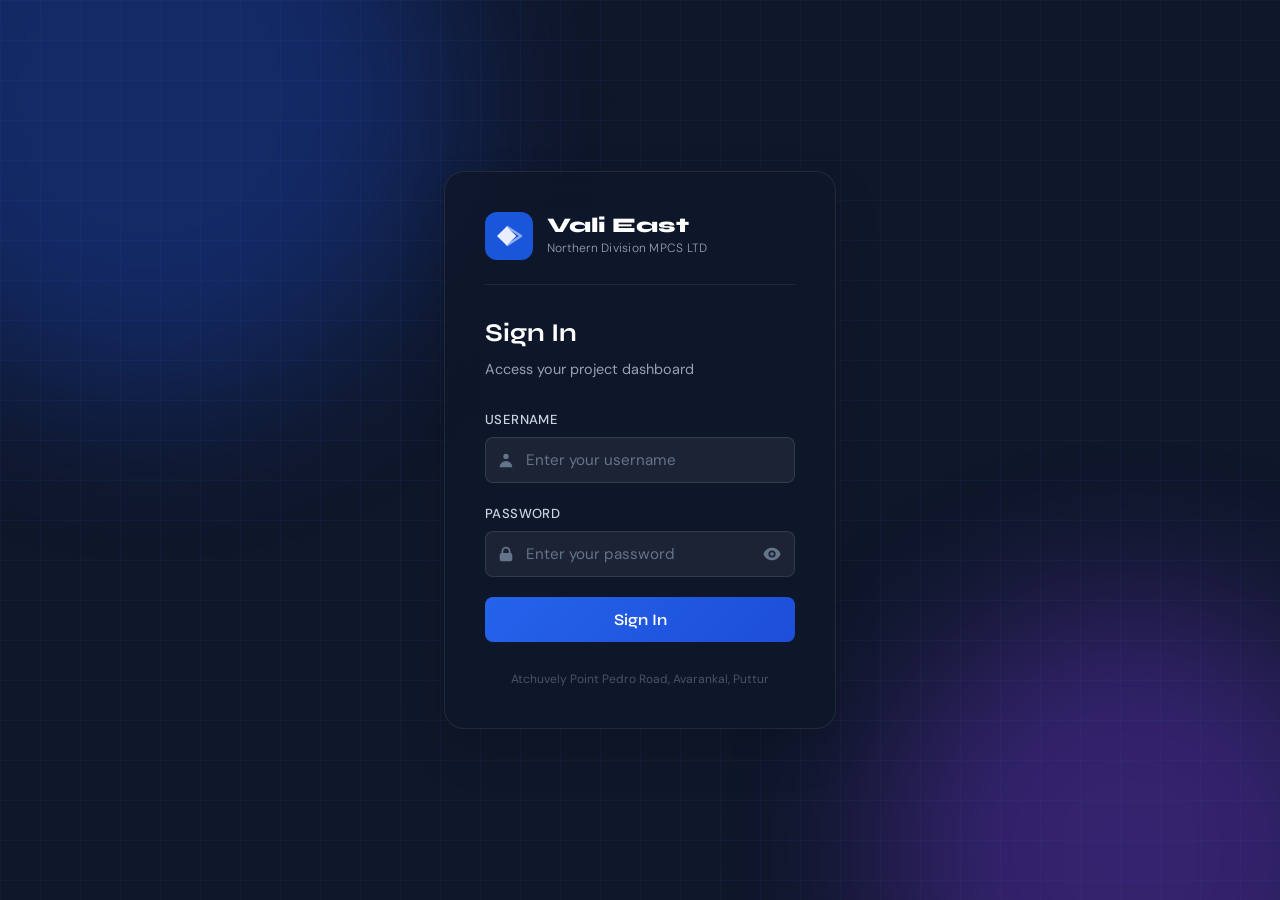
==== index.html @ 974579f2 "Add files via upload" ====
<!DOCTYPE html>
<html lang="en">
<head>
  <meta charset="UTF-8" />
  <meta name="viewport" content="width=device-width, initial-scale=1.0"/>
  <title>VEND MPCS – Login</title>
  <link rel="preconnect" href="https://fonts.googleapis.com">
  <link rel="preconnect" href="https://fonts.gstatic.com" crossorigin>
  <link href="https://fonts.googleapis.com/css2?family=Syne:wght@400;600;700;800&family=DM+Sans:ital,wght@0,300;0,400;0,500;1,300&display=swap" rel="stylesheet">
  <link rel="stylesheet" href="style.css" />
</head>
<body class="login-page">

  <div class="login-bg">
    <div class="grid-overlay"></div>
    <div class="glow glow-1"></div>
    <div class="glow glow-2"></div>
  </div>

  <div class="login-wrapper">
    <div class="login-card">
      <div class="login-brand">
        <div class="brand-icon">
          <svg viewBox="0 0 40 40" fill="none" xmlns="http://www.w3.org/2000/svg">
            <rect width="40" height="40" rx="10" fill="url(#grad)"/>
            <path d="M10 20L18 12L26 20L18 28L10 20Z" fill="white" opacity="0.9"/>
            <path d="M18 12L30 20L18 28" stroke="white" stroke-width="2" stroke-linejoin="round" fill="none" opacity="0.5"/>
            <defs>
              <linearGradient id="grad" x1="0" y1="0" x2="40" y2="40">
                <stop offset="0%" stop-color="#1a56db"/>
                <stop offset="100%" stop-color="#0e3faa"/>
              </linearGradient>
            </defs>
          </svg>
        </div>
        <div class="brand-text">
          <h1>Vali East</h1>
          <p>Northern Division MPCS LTD</p>
        </div>
      </div>

      <div class="login-divider"></div>

      <h2 class="login-title">Sign In</h2>
      <p class="login-subtitle">Access your project dashboard</p>

      <div id="login-error" class="error-banner hidden">
        <svg viewBox="0 0 20 20" fill="currentColor"><path fill-rule="evenodd" d="M18 10a8 8 0 11-16 0 8 8 0 0116 0zm-7 4a1 1 0 11-2 0 1 1 0 012 0zm-1-9a1 1 0 00-1 1v4a1 1 0 102 0V6a1 1 0 00-1-1z" clip-rule="evenodd"/></svg>
        <span id="login-error-text">Invalid credentials. Please try again.</span>
      </div>

      <div class="form-group">
        <label for="username">Username</label>
        <div class="input-wrap">
          <svg class="input-icon" viewBox="0 0 20 20" fill="currentColor"><path fill-rule="evenodd" d="M10 9a3 3 0 100-6 3 3 0 000 6zm-7 9a7 7 0 1114 0H3z" clip-rule="evenodd"/></svg>
          <input type="text" id="username" placeholder="Enter your username" autocomplete="username" />
        </div>
      </div>

      <div class="form-group">
        <label for="password">Password</label>
        <div class="input-wrap">
          <svg class="input-icon" viewBox="0 0 20 20" fill="currentColor"><path fill-rule="evenodd" d="M5 9V7a5 5 0 0110 0v2a2 2 0 012 2v5a2 2 0 01-2 2H5a2 2 0 01-2-2v-5a2 2 0 012-2zm8-2v2H7V7a3 3 0 016 0z" clip-rule="evenodd"/></svg>
          <input type="password" id="password" placeholder="Enter your password" autocomplete="current-password" />
          <button class="toggle-password" type="button" onclick="togglePassword()" title="Show/hide password">
            <svg id="eye-icon" viewBox="0 0 20 20" fill="currentColor"><path d="M10 12a2 2 0 100-4 2 2 0 000 4z"/><path fill-rule="evenodd" d="M.458 10C1.732 5.943 5.522 3 10 3s8.268 2.943 9.542 7c-1.274 4.057-5.064 7-9.542 7S1.732 14.057.458 10zM14 10a4 4 0 11-8 0 4 4 0 018 0z" clip-rule="evenodd"/></svg>
          </button>
        </div>
      </div>

      <button class="btn-login" id="login-btn" onclick="handleLogin()">
        <span class="btn-text">Sign In</span>
        <span class="btn-loader hidden">
          <svg viewBox="0 0 24 24" fill="none"><circle cx="12" cy="12" r="10" stroke="currentColor" stroke-width="3" stroke-dasharray="31.4" stroke-dashoffset="10"/></svg>
        </span>
      </button>

      <p class="login-footer">
        Atchuvely Point Pedro Road, Avarankal, Puttur
      </p>
    </div>
  </div>

  <script src="app.js"></script>
</body>
</html>
---- style.css ----
/* =============================================
   VALI EAST NORTHERN DIVISION MPCS LTD
   Dashboard Stylesheet
   ============================================= */

:root {
  --blue-50: #eff6ff;
  --blue-100: #dbeafe;
  --blue-200: #bfdbfe;
  --blue-500: #3b82f6;
  --blue-600: #2563eb;
  --blue-700: #1d4ed8;
  --blue-800: #1e40af;
  --blue-900: #1e3a8a;

  --slate-50: #f8fafc;
  --slate-100: #f1f5f9;
  --slate-200: #e2e8f0;
  --slate-300: #cbd5e1;
  --slate-400: #94a3b8;
  --slate-500: #64748b;
  --slate-600: #475569;
  --slate-700: #334155;
  --slate-800: #1e293b;
  --slate-900: #0f172a;

  --green-100: #dcfce7;
  --green-500: #22c55e;
  --green-600: #16a34a;
  --green-700: #15803d;

  --red-100: #fee2e2;
  --red-600: #dc2626;

  --purple-100: #f3e8ff;
  --purple-600: #9333ea;

  --sidebar-width: 260px;
  --topbar-height: 60px;
  --radius: 12px;
  --radius-sm: 8px;

  --font-display: 'Syne', sans-serif;
  --font-body: 'DM Sans', sans-serif;

  --shadow-sm: 0 1px 3px rgba(0,0,0,0.06), 0 1px 2px rgba(0,0,0,0.04);
  --shadow: 0 4px 16px rgba(0,0,0,0.08), 0 1px 4px rgba(0,0,0,0.04);
  --shadow-lg: 0 20px 48px rgba(0,0,0,0.12), 0 4px 16px rgba(0,0,0,0.06);
}

*, *::before, *::after { box-sizing: border-box; margin: 0; padding: 0; }

html { scroll-behavior: smooth; }

body {
  font-family: var(--font-body);
  font-size: 15px;
  line-height: 1.6;
  color: var(--slate-800);
  background: var(--slate-50);
  -webkit-font-smoothing: antialiased;
}

/* ── LOGIN PAGE ──────────────────────────────── */

.login-page {
  min-height: 100vh;
  display: flex;
  align-items: center;
  justify-content: center;
  background: var(--slate-900);
  position: relative;
  overflow: hidden;
}

.login-bg {
  position: fixed;
  inset: 0;
  pointer-events: none;
}

.grid-overlay {
  position: absolute;
  inset: 0;
  background-image:
    linear-gradient(rgba(59, 130, 246, 0.06) 1px, transparent 1px),
    linear-gradient(90deg, rgba(59, 130, 246, 0.06) 1px, transparent 1px);
  background-size: 40px 40px;
}

.glow {
  position: absolute;
  border-radius: 50%;
  filter: blur(80px);
  opacity: 0.35;
}
.glow-1 {
  width: 600px; height: 600px;
  background: #1d4ed8;
  top: -200px; left: -150px;
}
.glow-2 {
  width: 500px; height: 500px;
  background: #7c3aed;
  bottom: -200px; right: -100px;
}

.login-wrapper {
  position: relative;
  z-index: 10;
  width: 100%;
  max-width: 440px;
  padding: 24px;
}

.login-card {
  background: rgba(15, 23, 42, 0.85);
  backdrop-filter: blur(20px);
  border: 1px solid rgba(255,255,255,0.08);
  border-radius: 20px;
  padding: 40px;
  box-shadow: var(--shadow-lg);
  animation: slideUp 0.5s ease;
}

@keyframes slideUp {
  from { opacity: 0; transform: translateY(24px); }
  to   { opacity: 1; transform: translateY(0); }
}

.login-brand {
  display: flex;
  align-items: center;
  gap: 14px;
  margin-bottom: 24px;
}

.brand-icon {
  width: 48px; height: 48px;
  flex-shrink: 0;
}
.brand-icon svg { width: 100%; height: 100%; }

.brand-icon.small { width: 40px; height: 40px; }

.login-brand .brand-text h1 {
  font-family: var(--font-display);
  font-size: 1.3rem;
  font-weight: 800;
  color: white;
  line-height: 1.2;
}
.login-brand .brand-text p {
  font-size: 0.75rem;
  color: var(--slate-400);
  font-weight: 300;
  letter-spacing: 0.02em;
}

.login-divider {
  height: 1px;
  background: rgba(255,255,255,0.07);
  margin-bottom: 28px;
}

.login-title {
  font-family: var(--font-display);
  font-size: 1.6rem;
  font-weight: 700;
  color: white;
  margin-bottom: 4px;
}

.login-subtitle {
  font-size: 0.9rem;
  color: var(--slate-400);
  margin-bottom: 28px;
}

.form-group {
  margin-bottom: 20px;
}

.form-group label {
  display: block;
  font-size: 0.82rem;
  font-weight: 500;
  color: var(--slate-300);
  margin-bottom: 7px;
  letter-spacing: 0.03em;
  text-transform: uppercase;
}

.login-card .form-group label { color: var(--slate-300); }

.input-wrap {
  position: relative;
  display: flex;
  align-items: center;
}

.input-icon {
  position: absolute;
  left: 12px;
  width: 18px; height: 18px;
  color: var(--slate-500);
  pointer-events: none;
}

input[type="text"],
input[type="password"],
input[type="url"],
textarea {
  width: 100%;
  padding: 12px 14px;
  border-radius: var(--radius-sm);
  border: 1.5px solid rgba(255,255,255,0.1);
  background: rgba(255,255,255,0.06);
  color: white;
  font-family: var(--font-body);
  font-size: 0.95rem;
  transition: border-color 0.2s, box-shadow 0.2s;
  outline: none;
}

.input-wrap input {
  padding-left: 40px;
}

.input-wrap input[type="password"] {
  padding-right: 44px;
}

input::placeholder, textarea::placeholder { color: var(--slate-500); }

input:focus, textarea:focus {
  border-color: var(--blue-500);
  box-shadow: 0 0 0 3px rgba(59, 130, 246, 0.15);
}

.toggle-password {
  position: absolute;
  right: 10px;
  background: none;
  border: none;
  cursor: pointer;
  color: var(--slate-500);
  padding: 4px;
  display: flex;
  align-items: center;
  justify-content: center;
  transition: color 0.2s;
}
.toggle-password:hover { color: var(--slate-300); }
.toggle-password svg { width: 18px; height: 18px; }

.btn-login {
  width: 100%;
  padding: 13px;
  background: linear-gradient(135deg, var(--blue-600), var(--blue-700));
  color: white;
  border: none;
  border-radius: var(--radius-sm);
  font-family: var(--font-display);
  font-size: 1rem;
  font-weight: 600;
  cursor: pointer;
  transition: opacity 0.2s, transform 0.15s;
  display: flex;
  align-items: center;
  justify-content: center;
  gap: 8px;
  margin-top: 8px;
}

.btn-login:hover { opacity: 0.92; transform: translateY(-1px); }
.btn-login:active { transform: translateY(0); }
.btn-login:disabled { opacity: 0.6; cursor: not-allowed; }

.login-footer {
  margin-top: 28px;
  font-size: 0.75rem;
  color: var(--slate-600);
  text-align: center;
  line-height: 1.5;
}

/* ── BUTTONS ──────────────────────────────────── */

.btn-primary {
  display: inline-flex;
  align-items: center;
  gap: 7px;
  padding: 10px 20px;
  background: linear-gradient(135deg, var(--blue-600), var(--blue-700));
  color: white;
  border: none;
  border-radius: var(--radius-sm);
  font-family: var(--font-body);
  font-size: 0.9rem;
  font-weight: 500;
  cursor: pointer;
  transition: opacity 0.2s, transform 0.15s;
}
.btn-primary svg { width: 16px; height: 16px; }
.btn-primary:hover { opacity: 0.9; transform: translateY(-1px); }
.btn-primary:disabled { opacity: 0.6; cursor: not-allowed; transform: none; }

.btn-secondary {
  display: inline-flex;
  align-items: center;
  gap: 7px;
  padding: 10px 20px;
  background: white;
  color: var(--slate-700);
  border: 1.5px solid var(--slate-200);
  border-radius: var(--radius-sm);
  font-family: var(--font-body);
  font-size: 0.9rem;
  font-weight: 500;
  cursor: pointer;
  transition: background 0.2s, border-color 0.2s;
}
.btn-secondary:hover { background: var(--slate-50); border-color: var(--slate-300); }

/* ── LOADER / SPINNER ─────────────────────────── */

.btn-loader svg {
  width: 18px; height: 18px;
  animation: spin 0.8s linear infinite;
}
@keyframes spin { to { transform: rotate(360deg); } }

.spinner {
  width: 36px; height: 36px;
  border: 3px solid var(--slate-200);
  border-top-color: var(--blue-500);
  border-radius: 50%;
  animation: spin 0.7s linear infinite;
  margin: 0 auto 12px;
}

/* ── ERROR / SUCCESS BANNERS ──────────────────── */

.error-banner, .success-banner {
  display: flex;
  align-items: center;
  gap: 10px;
  padding: 12px 16px;
  border-radius: var(--radius-sm);
  font-size: 0.88rem;
  font-weight: 500;
  margin-bottom: 20px;
}

.error-banner {
  background: rgba(220, 38, 38, 0.12);
  border: 1px solid rgba(220, 38, 38, 0.25);
  color: #fca5a5;
}
.error-banner svg { width: 18px; height: 18px; flex-shrink: 0; }

.success-banner {
  background: rgba(34, 197, 94, 0.12);
  border: 1px solid rgba(34, 197, 94, 0.25);
  color: #86efac;
}
.success-banner svg { width: 18px; height: 18px; flex-shrink: 0; }

/* Dashboard error/success banners use light styles */
.form-card .error-banner {
  background: var(--red-100);
  border-color: #fca5a5;
  color: var(--red-600);
}
.form-card .success-banner {
  background: var(--green-100);
  border-color: #86efac;
  color: var(--green-700);
}

/* ── UTILITY ──────────────────────────────────── */
.hidden { display: none !important; }

/* ── DASHBOARD LAYOUT ─────────────────────────── */

.dashboard-page {
  display: flex;
  min-height: 100vh;
  background: var(--slate-100);
}

/* Sidebar */
.sidebar {
  width: var(--sidebar-width);
  background: var(--slate-900);
  display: flex;
  flex-direction: column;
  position: fixed;
  top: 0; left: 0; bottom: 0;
  z-index: 100;
  transition: transform 0.3s ease;
  box-shadow: 4px 0 24px rgba(0,0,0,0.15);
}

.sidebar-brand {
  display: flex;
  align-items: center;
  gap: 12px;
  padding: 24px 20px;
  border-bottom: 1px solid rgba(255,255,255,0.06);
}

.sidebar-brand .brand-text {
  display: flex;
  flex-direction: column;
}
.brand-name {
  font-family: var(--font-display);
  font-size: 1.05rem;
  font-weight: 700;
  color: white;
  line-height: 1.2;
}
.brand-sub {
  font-size: 0.7rem;
  color: var(--slate-500);
  letter-spacing: 0.05em;
  text-transform: uppercase;
}

.sidebar-nav {
  flex: 1;
  padding: 16px 12px;
  display: flex;
  flex-direction: column;
  gap: 4px;
}

.nav-item {
  display: flex;
  align-items: center;
  gap: 10px;
  padding: 10px 12px;
  border-radius: var(--radius-sm);
  color: var(--slate-400);
  text-decoration: none;
  font-size: 0.9rem;
  font-weight: 500;
  transition: background 0.15s, color 0.15s;
}
.nav-item svg { width: 18px; height: 18px; flex-shrink: 0; }
.nav-item:hover { background: rgba(255,255,255,0.06); color: var(--slate-200); }
.nav-item.active { background: rgba(59, 130, 246, 0.18); color: var(--blue-400, #60a5fa); }

.sidebar-footer {
  padding: 16px 12px;
  border-top: 1px solid rgba(255,255,255,0.06);
  display: flex;
  align-items: center;
  gap: 8px;
}

.user-chip {
  flex: 1;
  display: flex;
  align-items: center;
  gap: 10px;
  min-width: 0;
}

.user-avatar {
  width: 34px; height: 34px;
  border-radius: 50%;
  background: linear-gradient(135deg, var(--blue-600), var(--blue-800));
  color: white;
  font-family: var(--font-display);
  font-weight: 700;
  font-size: 0.9rem;
  display: flex;
  align-items: center;
  justify-content: center;
  flex-shrink: 0;
  text-transform: uppercase;
}

.user-info {
  display: flex;
  flex-direction: column;
  min-width: 0;
}
.user-name {
  font-size: 0.85rem;
  font-weight: 600;
  color: var(--slate-200);
  white-space: nowrap;
  overflow: hidden;
  text-overflow: ellipsis;
}
.user-role {
  font-size: 0.72rem;
  color: var(--slate-500);
}

.btn-logout {
  background: none;
  border: none;
  cursor: pointer;
  color: var(--slate-500);
  padding: 6px;
  border-radius: var(--radius-sm);
  display: flex;
  align-items: center;
  justify-content: center;
  transition: color 0.2s, background 0.2s;
  flex-shrink: 0;
}
.btn-logout svg { width: 18px; height: 18px; }
.btn-logout:hover { color: #f87171; background: rgba(248, 113, 113, 0.1); }

/* Mobile topbar */
.mobile-topbar {
  display: none;
  position: fixed;
  top: 0; left: 0; right: 0;
  height: var(--topbar-height);
  background: var(--slate-900);
  z-index: 90;
  align-items: center;
  justify-content: space-between;
  padding: 0 16px;
  border-bottom: 1px solid rgba(255,255,255,0.06);
}
.mobile-title {
  font-family: var(--font-display);
  font-size: 1rem;
  font-weight: 700;
  color: white;
}
.hamburger {
  background: none; border: none; cursor: pointer;
  display: flex; flex-direction: column; gap: 5px; padding: 4px;
}
.hamburger span {
  display: block; width: 22px; height: 2px;
  background: var(--slate-300); border-radius: 2px;
  transition: 0.2s;
}
.btn-logout-mobile {
  background: none; border: none; cursor: pointer;
  color: var(--slate-400); padding: 6px;
  display: flex; align-items: center;
}
.btn-logout-mobile svg { width: 20px; height: 20px; }

.sidebar-overlay {
  display: none;
  position: fixed; inset: 0;
  background: rgba(0,0,0,0.5);
  z-index: 95;
}

/* Main content */
.main-content {
  margin-left: var(--sidebar-width);
  flex: 1;
  padding: 36px;
  max-width: calc(100vw - var(--sidebar-width));
}

.view { display: none; }
.view.active { display: block; animation: fadeIn 0.25s ease; }

@keyframes fadeIn {
  from { opacity: 0; transform: translateY(8px); }
  to   { opacity: 1; transform: translateY(0); }
}

/* ── PAGE HEADER ─────────────────────────────── */

.page-header {
  display: flex;
  align-items: flex-start;
  justify-content: space-between;
  gap: 16px;
  margin-bottom: 32px;
  flex-wrap: wrap;
}

.page-title {
  font-family: var(--font-display);
  font-size: 2rem;
  font-weight: 800;
  color: var(--slate-900);
  line-height: 1.1;
}
.page-subtitle {
  font-size: 0.9rem;
  color: var(--slate-500);
  margin-top: 4px;
}

/* ── STATS ───────────────────────────────────── */

.stats-row {
  display: grid;
  grid-template-columns: repeat(auto-fill, minmax(200px, 1fr));
  gap: 16px;
  margin-bottom: 28px;
}

.stat-card {
  background: white;
  border-radius: var(--radius);
  padding: 20px;
  display: flex;
  align-items: center;
  gap: 16px;
  box-shadow: var(--shadow-sm);
  border: 1px solid var(--slate-200);
}

.stat-icon {
  width: 44px; height: 44px;
  border-radius: 10px;
  display: flex;
  align-items: center;
  justify-content: center;
  flex-shrink: 0;
}
.stat-icon svg { width: 22px; height: 22px; }
.stat-icon.blue { background: var(--blue-100); color: var(--blue-600); }
.stat-icon.green { background: var(--green-100); color: var(--green-600); }
.stat-icon.purple { background: var(--purple-100); color: var(--purple-600); }

.stat-label {
  font-size: 0.78rem;
  color: var(--slate-500);
  text-transform: uppercase;
  letter-spacing: 0.05em;
  font-weight: 500;
  margin-bottom: 2px;
}
.stat-value {
  font-family: var(--font-display);
  font-size: 1.6rem;
  font-weight: 700;
  color: var(--slate-800);
  line-height: 1;
}

/* ── SEARCH ──────────────────────────────────── */

.search-bar-wrap {
  margin-bottom: 24px;
}

.search-bar {
  position: relative;
  max-width: 400px;
}
.search-bar svg {
  position: absolute;
  left: 12px; top: 50%;
  transform: translateY(-50%);
  width: 18px; height: 18px;
  color: var(--slate-400);
  pointer-events: none;
}
.search-bar input {
  width: 100%;
  padding: 11px 14px 11px 40px;
  border: 1.5px solid var(--slate-200);
  border-radius: var(--radius-sm);
  background: white;
  color: var(--slate-800);
  font-family: var(--font-body);
  font-size: 0.9rem;
  outline: none;
  transition: border-color 0.2s, box-shadow 0.2s;
}
.search-bar input::placeholder { color: var(--slate-400); }
.search-bar input:focus {
  border-color: var(--blue-500);
  box-shadow: 0 0 0 3px rgba(59,130,246,0.12);
}

/* ── LOADING / EMPTY ─────────────────────────── */

.loading-state, .empty-state {
  text-align: center;
  padding: 72px 24px;
  color: var(--slate-500);
}
.loading-state p, .empty-state p { margin-top: 8px; font-size: 0.9rem; }
.empty-state svg { width: 64px; height: 64px; margin: 0 auto 16px; color: var(--slate-300); }
.empty-state h3 { font-family: var(--font-display); font-size: 1.2rem; font-weight: 700; color: var(--slate-700); margin-bottom: 6px; }
.empty-state .btn-primary { margin-top: 20px; }

/* ── PROJECTS GRID ───────────────────────────── */

.projects-grid {
  display: grid;
  grid-template-columns: repeat(auto-fill, minmax(300px, 1fr));
  gap: 20px;
}

.project-card {
  background: white;
  border-radius: var(--radius);
  border: 1.5px solid var(--slate-200);
  overflow: hidden;
  box-shadow: var(--shadow-sm);
  transition: box-shadow 0.2s, border-color 0.2s, transform 0.2s;
  animation: fadeIn 0.3s ease;
}

.project-card:hover {
  box-shadow: var(--shadow);
  border-color: var(--blue-200);
  transform: translateY(-2px);
}

.project-card-top {
  height: 6px;
  background: linear-gradient(90deg, var(--blue-600), var(--blue-400));
}

.project-card-body {
  padding: 20px 22px 16px;
}

.project-index {
  display: inline-block;
  font-size: 0.7rem;
  font-weight: 600;
  color: var(--blue-600);
  background: var(--blue-50);
  padding: 2px 8px;
  border-radius: 100px;
  margin-bottom: 10px;
  letter-spacing: 0.04em;
  text-transform: uppercase;
}

.project-name {
  font-family: var(--font-display);
  font-size: 1.05rem;
  font-weight: 700;
  color: var(--slate-800);
  margin-bottom: 8px;
  line-height: 1.3;
}

.project-desc {
  font-size: 0.85rem;
  color: var(--slate-500);
  line-height: 1.6;
  margin-bottom: 18px;
  min-height: 40px;
  display: -webkit-box;
  -webkit-line-clamp: 2;
  -webkit-box-orient: vertical;
  overflow: hidden;
}

.project-card-footer {
  padding: 0 22px 18px;
  display: flex;
  align-items: center;
  justify-content: space-between;
  gap: 12px;
}

.btn-open {
  display: inline-flex;
  align-items: center;
  gap: 6px;
  padding: 8px 16px;
  background: var(--blue-600);
  color: white;
  border-radius: var(--radius-sm);
  font-size: 0.85rem;
  font-weight: 500;
  text-decoration: none;
  transition: background 0.15s, transform 0.15s;
}
.btn-open svg { width: 14px; height: 14px; }
.btn-open:hover { background: var(--blue-700); transform: translateY(-1px); }

.project-link-chip {
  font-size: 0.72rem;
  color: var(--slate-400);
  white-space: nowrap;
  overflow: hidden;
  text-overflow: ellipsis;
  max-width: 130px;
}

/* ── FORM CARD ───────────────────────────────── */

.form-card {
  background: white;
  border-radius: var(--radius);
  border: 1.5px solid var(--slate-200);
  padding: 32px;
  max-width: 640px;
  box-shadow: var(--shadow-sm);
}

.form-card .form-group label {
  color: var(--slate-700);
  font-size: 0.85rem;
}

.form-card input,
.form-card textarea {
  border-color: var(--slate-200);
  background: var(--slate-50);
  color: var(--slate-800);
}
.form-card .input-wrap input { padding-left: 40px; }
.form-card input:focus,
.form-card textarea:focus { border-color: var(--blue-500); }

.form-card textarea {
  resize: vertical;
  min-height: 100px;
}

.required { color: var(--red-600); }

.form-actions {
  display: flex;
  gap: 12px;
  justify-content: flex-end;
  margin-top: 8px;
}

/* ── RESPONSIVE ──────────────────────────────── */

@media (max-width: 768px) {
  .sidebar {
    transform: translateX(calc(-1 * var(--sidebar-width)));
  }
  .sidebar.open {
    transform: translateX(0);
  }
  .sidebar-overlay.visible {
    display: block;
  }
  .mobile-topbar {
    display: flex;
  }
  .main-content {
    margin-left: 0;
    padding: 24px 16px;
    padding-top: calc(var(--topbar-height) + 24px);
    max-width: 100vw;
  }
  .page-title { font-size: 1.5rem; }
  .stats-row { grid-template-columns: 1fr 1fr; }
  .projects-grid { grid-template-columns: 1fr; }
  .page-header { flex-direction: column; }
  .form-card { padding: 20px; }
}
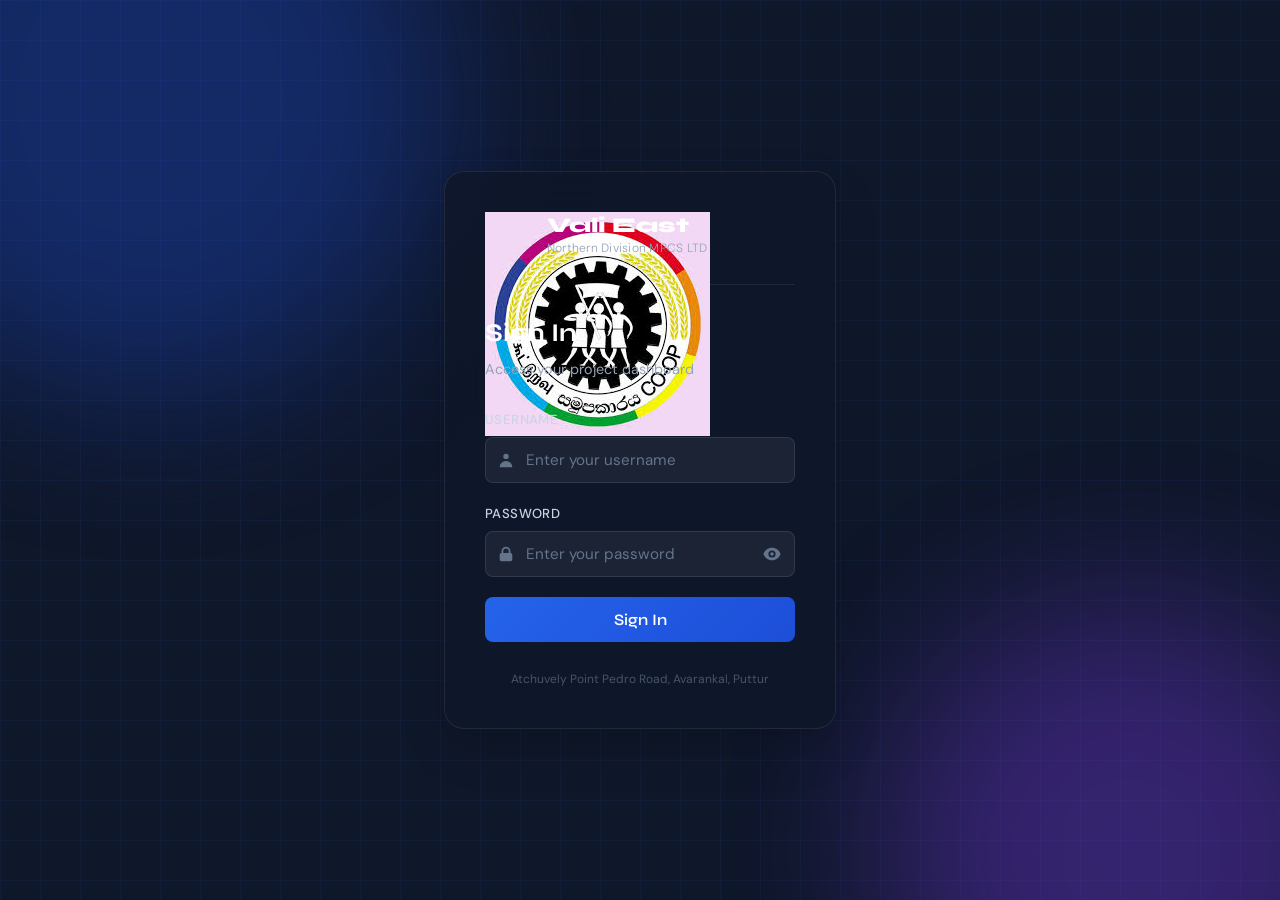
==== commit ba021b38: "index.html" ====
--- a/index.html
+++ b/index.html
@@ -3,7 +3,7 @@
 <head>
   <meta charset="UTF-8" />
   <meta name="viewport" content="width=device-width, initial-scale=1.0"/>
-  <title>VEND MPCS – Login</title>
+  <title>Vali East MPCS – Login</title>
   <link rel="preconnect" href="https://fonts.googleapis.com">
   <link rel="preconnect" href="https://fonts.gstatic.com" crossorigin>
   <link href="https://fonts.googleapis.com/css2?family=Syne:wght@400;600;700;800&family=DM+Sans:ital,wght@0,300;0,400;0,500;1,300&display=swap" rel="stylesheet">
@@ -21,17 +21,7 @@
     <div class="login-card">
       <div class="login-brand">
         <div class="brand-icon">
-          <svg viewBox="0 0 40 40" fill="none" xmlns="http://www.w3.org/2000/svg">
-            <rect width="40" height="40" rx="10" fill="url(#grad)"/>
-            <path d="M10 20L18 12L26 20L18 28L10 20Z" fill="white" opacity="0.9"/>
-            <path d="M18 12L30 20L18 28" stroke="white" stroke-width="2" stroke-linejoin="round" fill="none" opacity="0.5"/>
-            <defs>
-              <linearGradient id="grad" x1="0" y1="0" x2="40" y2="40">
-                <stop offset="0%" stop-color="#1a56db"/>
-                <stop offset="100%" stop-color="#0e3faa"/>
-              </linearGradient>
-            </defs>
-          </svg>
+          <img src="[data-uri]" alt="Co-op Logo" />
         </div>
         <div class="brand-text">
           <h1>Vali East</h1>
@@ -63,7 +53,7 @@
           <svg class="input-icon" viewBox="0 0 20 20" fill="currentColor"><path fill-rule="evenodd" d="M5 9V7a5 5 0 0110 0v2a2 2 0 012 2v5a2 2 0 01-2 2H5a2 2 0 01-2-2v-5a2 2 0 012-2zm8-2v2H7V7a3 3 0 016 0z" clip-rule="evenodd"/></svg>
           <input type="password" id="password" placeholder="Enter your password" autocomplete="current-password" />
           <button class="toggle-password" type="button" onclick="togglePassword()" title="Show/hide password">
-            <svg id="eye-icon" viewBox="0 0 20 20" fill="currentColor"><path d="M10 12a2 2 0 100-4 2 2 0 000 4z"/><path fill-rule="evenodd" d="M.458 10C1.732 5.943 5.522 3 10 3s8.268 2.943 9.542 7c-1.274 4.057-5.064 7-9.542 7S1.732 14.057.458 10zM14 10a4 4 0 11-8 0 4 4 0 018 0z" clip-rule="evenodd"/></svg>
+            <svg viewBox="0 0 20 20" fill="currentColor"><path d="M10 12a2 2 0 100-4 2 2 0 000 4z"/><path fill-rule="evenodd" d="M.458 10C1.732 5.943 5.522 3 10 3s8.268 2.943 9.542 7c-1.274 4.057-5.064 7-9.542 7S1.732 14.057.458 10zM14 10a4 4 0 11-8 0 4 4 0 018 0z" clip-rule="evenodd"/></svg>
           </button>
         </div>
       </div>
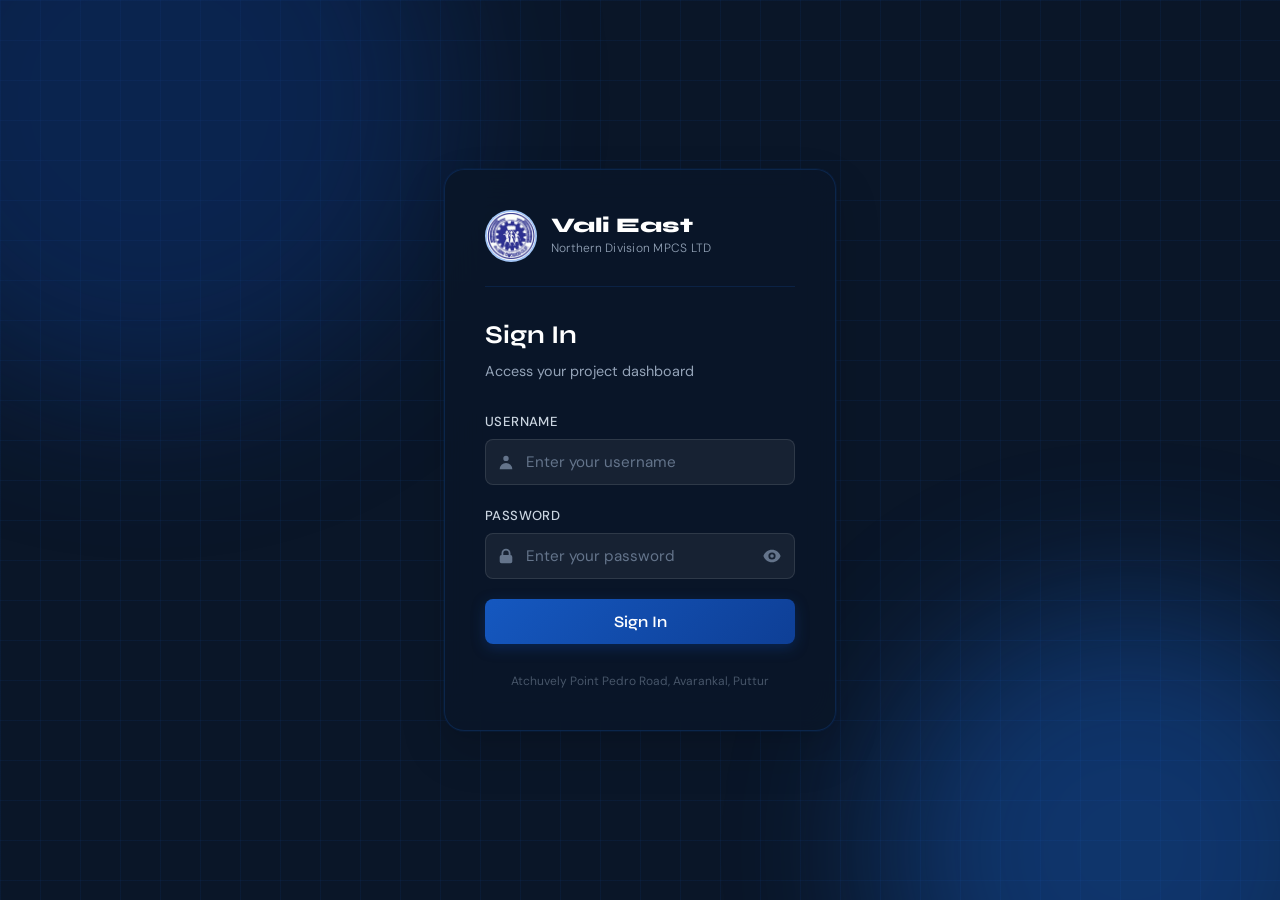
==== commit f24f2974: "index.html" ====
--- a/index.html
+++ b/index.html
@@ -21,7 +21,7 @@
     <div class="login-card">
       <div class="login-brand">
         <div class="brand-icon">
-          <img src="[data-uri]" alt="Co-op Logo" />
+<img src="brand.jpg">
         </div>
         <div class="brand-text">
           <h1>Vali East</h1>
--- a/style.css
+++ b/style.css
@@ -1,17 +1,20 @@
 /* =============================================
    VALI EAST NORTHERN DIVISION MPCS LTD
-   Dashboard Stylesheet
+   Dashboard Stylesheet — Corporate Blue Theme
    ============================================= */
 
 :root {
-  --blue-50: #eff6ff;
-  --blue-100: #dbeafe;
-  --blue-200: #bfdbfe;
-  --blue-500: #3b82f6;
-  --blue-600: #2563eb;
-  --blue-700: #1d4ed8;
-  --blue-800: #1e40af;
-  --blue-900: #1e3a8a;
+  /* Corporate Blue Palette */
+  --corp-50:  #e8f0fe;
+  --corp-100: #c5d8fc;
+  --corp-200: #9abef9;
+  --corp-300: #6fa4f6;
+  --corp-400: #4d8ff3;
+  --corp-500: #1a6fe8;
+  --corp-600: #1558c0;
+  --corp-700: #0e3f96;
+  --corp-800: #092d70;
+  --corp-900: #051c4a;
 
   --slate-50: #f8fafc;
   --slate-100: #f1f5f9;
@@ -22,7 +25,7 @@
   --slate-600: #475569;
   --slate-700: #334155;
   --slate-800: #1e293b;
-  --slate-900: #0f172a;
+  --slate-900: #0a1628;
 
   --green-100: #dcfce7;
   --green-500: #22c55e;
@@ -32,10 +35,10 @@
   --red-100: #fee2e2;
   --red-600: #dc2626;
 
-  --purple-100: #f3e8ff;
-  --purple-600: #9333ea;
-
-  --sidebar-width: 260px;
+  --amber-100: #fef3c7;
+  --amber-600: #d97706;
+
+  --sidebar-width: 268px;
   --topbar-height: 60px;
   --radius: 12px;
   --radius-sm: 8px;
@@ -43,13 +46,12 @@
   --font-display: 'Syne', sans-serif;
   --font-body: 'DM Sans', sans-serif;
 
-  --shadow-sm: 0 1px 3px rgba(0,0,0,0.06), 0 1px 2px rgba(0,0,0,0.04);
-  --shadow: 0 4px 16px rgba(0,0,0,0.08), 0 1px 4px rgba(0,0,0,0.04);
-  --shadow-lg: 0 20px 48px rgba(0,0,0,0.12), 0 4px 16px rgba(0,0,0,0.06);
+  --shadow-sm: 0 1px 3px rgba(0,0,0,0.07), 0 1px 2px rgba(0,0,0,0.04);
+  --shadow: 0 4px 16px rgba(0,0,0,0.09), 0 1px 4px rgba(0,0,0,0.05);
+  --shadow-lg: 0 20px 48px rgba(0,0,0,0.14), 0 4px 16px rgba(0,0,0,0.07);
 }
 
 *, *::before, *::after { box-sizing: border-box; margin: 0; padding: 0; }
-
 html { scroll-behavior: smooth; }
 
 body {
@@ -83,8 +85,8 @@
   position: absolute;
   inset: 0;
   background-image:
-    linear-gradient(rgba(59, 130, 246, 0.06) 1px, transparent 1px),
-    linear-gradient(90deg, rgba(59, 130, 246, 0.06) 1px, transparent 1px);
+    linear-gradient(rgba(26, 111, 232, 0.07) 1px, transparent 1px),
+    linear-gradient(90deg, rgba(26, 111, 232, 0.07) 1px, transparent 1px);
   background-size: 40px 40px;
 }
 
@@ -96,12 +98,12 @@
 }
 .glow-1 {
   width: 600px; height: 600px;
-  background: #1d4ed8;
+  background: #0e3f96;
   top: -200px; left: -150px;
 }
 .glow-2 {
   width: 500px; height: 500px;
-  background: #7c3aed;
+  background: #1a6fe8;
   bottom: -200px; right: -100px;
 }
 
@@ -114,12 +116,12 @@
 }
 
 .login-card {
-  background: rgba(15, 23, 42, 0.85);
+  background: rgba(10, 22, 40, 0.88);
   backdrop-filter: blur(20px);
-  border: 1px solid rgba(255,255,255,0.08);
+  border: 1px solid rgba(26, 111, 232, 0.18);
   border-radius: 20px;
   padding: 40px;
-  box-shadow: var(--shadow-lg);
+  box-shadow: var(--shadow-lg), 0 0 0 1px rgba(26,111,232,0.08);
   animation: slideUp 0.5s ease;
 }
 
@@ -136,12 +138,16 @@
 }
 
 .brand-icon {
-  width: 48px; height: 48px;
+  width: 52px; height: 52px;
   flex-shrink: 0;
-}
-.brand-icon svg { width: 100%; height: 100%; }
-
-.brand-icon.small { width: 40px; height: 40px; }
+  border-radius: 50%;
+  overflow: hidden;
+  border: 2px solid rgba(26,111,232,0.4);
+  background: white;
+}
+.brand-icon img { width: 100%; height: 100%; object-fit: cover; }
+.brand-icon.small { width: 42px; height: 42px; border-radius: 50%; overflow: hidden; border: 2px solid rgba(26,111,232,0.3); background: white; }
+.brand-icon.small img { width: 100%; height: 100%; object-fit: cover; }
 
 .login-brand .brand-text h1 {
   font-family: var(--font-display);
@@ -159,7 +165,7 @@
 
 .login-divider {
   height: 1px;
-  background: rgba(255,255,255,0.07);
+  background: rgba(26, 111, 232, 0.15);
   margin-bottom: 28px;
 }
 
@@ -223,19 +229,13 @@
   outline: none;
 }
 
-.input-wrap input {
-  padding-left: 40px;
-}
-
-.input-wrap input[type="password"] {
-  padding-right: 44px;
-}
-
+.input-wrap input { padding-left: 40px; }
+.input-wrap input[type="password"] { padding-right: 44px; }
 input::placeholder, textarea::placeholder { color: var(--slate-500); }
 
 input:focus, textarea:focus {
-  border-color: var(--blue-500);
-  box-shadow: 0 0 0 3px rgba(59, 130, 246, 0.15);
+  border-color: var(--corp-500);
+  box-shadow: 0 0 0 3px rgba(26, 111, 232, 0.18);
 }
 
 .toggle-password {
@@ -257,7 +257,7 @@
 .btn-login {
   width: 100%;
   padding: 13px;
-  background: linear-gradient(135deg, var(--blue-600), var(--blue-700));
+  background: linear-gradient(135deg, var(--corp-600), var(--corp-700));
   color: white;
   border: none;
   border-radius: var(--radius-sm);
@@ -271,8 +271,8 @@
   justify-content: center;
   gap: 8px;
   margin-top: 8px;
-}
-
+  box-shadow: 0 4px 14px rgba(14,63,150,0.4);
+}
 .btn-login:hover { opacity: 0.92; transform: translateY(-1px); }
 .btn-login:active { transform: translateY(0); }
 .btn-login:disabled { opacity: 0.6; cursor: not-allowed; }
@@ -292,7 +292,7 @@
   align-items: center;
   gap: 7px;
   padding: 10px 20px;
-  background: linear-gradient(135deg, var(--blue-600), var(--blue-700));
+  background: linear-gradient(135deg, var(--corp-600), var(--corp-700));
   color: white;
   border: none;
   border-radius: var(--radius-sm);
@@ -301,6 +301,7 @@
   font-weight: 500;
   cursor: pointer;
   transition: opacity 0.2s, transform 0.15s;
+  box-shadow: 0 2px 8px rgba(14,63,150,0.25);
 }
 .btn-primary svg { width: 16px; height: 16px; }
 .btn-primary:hover { opacity: 0.9; transform: translateY(-1px); }
@@ -323,6 +324,24 @@
 }
 .btn-secondary:hover { background: var(--slate-50); border-color: var(--slate-300); }
 
+.btn-danger {
+  display: inline-flex;
+  align-items: center;
+  gap: 7px;
+  padding: 10px 20px;
+  background: #dc2626;
+  color: white;
+  border: none;
+  border-radius: var(--radius-sm);
+  font-family: var(--font-body);
+  font-size: 0.9rem;
+  font-weight: 500;
+  cursor: pointer;
+  transition: opacity 0.2s, transform 0.15s;
+}
+.btn-danger:hover { opacity: 0.88; }
+.btn-danger:disabled { opacity: 0.6; cursor: not-allowed; }
+
 /* ── LOADER / SPINNER ─────────────────────────── */
 
 .btn-loader svg {
@@ -334,7 +353,7 @@
 .spinner {
   width: 36px; height: 36px;
   border: 3px solid var(--slate-200);
-  border-top-color: var(--blue-500);
+  border-top-color: var(--corp-500);
   border-radius: 50%;
   animation: spin 0.7s linear infinite;
   margin: 0 auto 12px;
@@ -400,15 +419,16 @@
   top: 0; left: 0; bottom: 0;
   z-index: 100;
   transition: transform 0.3s ease;
-  box-shadow: 4px 0 24px rgba(0,0,0,0.15);
+  box-shadow: 4px 0 24px rgba(0,0,0,0.18);
+  border-right: 1px solid rgba(26,111,232,0.12);
 }
 
 .sidebar-brand {
   display: flex;
   align-items: center;
   gap: 12px;
-  padding: 24px 20px;
-  border-bottom: 1px solid rgba(255,255,255,0.06);
+  padding: 20px;
+  border-bottom: 1px solid rgba(26,111,232,0.1);
 }
 
 .sidebar-brand .brand-text {
@@ -423,7 +443,7 @@
   line-height: 1.2;
 }
 .brand-sub {
-  font-size: 0.7rem;
+  font-size: 0.68rem;
   color: var(--slate-500);
   letter-spacing: 0.05em;
   text-transform: uppercase;
@@ -451,7 +471,7 @@
 }
 .nav-item svg { width: 18px; height: 18px; flex-shrink: 0; }
 .nav-item:hover { background: rgba(255,255,255,0.06); color: var(--slate-200); }
-.nav-item.active { background: rgba(59, 130, 246, 0.18); color: var(--blue-400, #60a5fa); }
+.nav-item.active { background: rgba(26, 111, 232, 0.2); color: #7ab3f7; }
 
 .sidebar-footer {
   padding: 16px 12px;
@@ -472,7 +492,7 @@
 .user-avatar {
   width: 34px; height: 34px;
   border-radius: 50%;
-  background: linear-gradient(135deg, var(--blue-600), var(--blue-800));
+  background: linear-gradient(135deg, var(--corp-600), var(--corp-800));
   color: white;
   font-family: var(--font-display);
   font-weight: 700;
@@ -529,7 +549,7 @@
   align-items: center;
   justify-content: space-between;
   padding: 0 16px;
-  border-bottom: 1px solid rgba(255,255,255,0.06);
+  border-bottom: 1px solid rgba(26,111,232,0.12);
 }
 .mobile-title {
   font-family: var(--font-display);
@@ -618,6 +638,7 @@
   gap: 16px;
   box-shadow: var(--shadow-sm);
   border: 1px solid var(--slate-200);
+  border-top: 3px solid var(--corp-600);
 }
 
 .stat-icon {
@@ -629,9 +650,9 @@
   flex-shrink: 0;
 }
 .stat-icon svg { width: 22px; height: 22px; }
-.stat-icon.blue { background: var(--blue-100); color: var(--blue-600); }
+.stat-icon.blue { background: var(--corp-50); color: var(--corp-600); }
 .stat-icon.green { background: var(--green-100); color: var(--green-600); }
-.stat-icon.purple { background: var(--purple-100); color: var(--purple-600); }
+.stat-icon.corp { background: var(--corp-100); color: var(--corp-700); }
 
 .stat-label {
   font-size: 0.78rem;
@@ -651,9 +672,7 @@
 
 /* ── SEARCH ──────────────────────────────────── */
 
-.search-bar-wrap {
-  margin-bottom: 24px;
-}
+.search-bar-wrap { margin-bottom: 24px; }
 
 .search-bar {
   position: relative;
@@ -681,8 +700,8 @@
 }
 .search-bar input::placeholder { color: var(--slate-400); }
 .search-bar input:focus {
-  border-color: var(--blue-500);
-  box-shadow: 0 0 0 3px rgba(59,130,246,0.12);
+  border-color: var(--corp-500);
+  box-shadow: 0 0 0 3px rgba(26,111,232,0.1);
 }
 
 /* ── LOADING / EMPTY ─────────────────────────── */
@@ -717,13 +736,13 @@
 
 .project-card:hover {
   box-shadow: var(--shadow);
-  border-color: var(--blue-200);
+  border-color: var(--corp-200);
   transform: translateY(-2px);
 }
 
 .project-card-top {
-  height: 6px;
-  background: linear-gradient(90deg, var(--blue-600), var(--blue-400));
+  height: 5px;
+  background: linear-gradient(90deg, var(--corp-700), var(--corp-500));
 }
 
 .project-card-body {
@@ -734,13 +753,14 @@
   display: inline-block;
   font-size: 0.7rem;
   font-weight: 600;
-  color: var(--blue-600);
-  background: var(--blue-50);
+  color: var(--corp-700);
+  background: var(--corp-50);
   padding: 2px 8px;
   border-radius: 100px;
   margin-bottom: 10px;
   letter-spacing: 0.04em;
   text-transform: uppercase;
+  border: 1px solid var(--corp-100);
 }
 
 .project-name {
@@ -768,7 +788,7 @@
   padding: 0 22px 18px;
   display: flex;
   align-items: center;
-  justify-content: space-between;
+  justify-content: flex-start;
   gap: 12px;
 }
 
@@ -776,26 +796,18 @@
   display: inline-flex;
   align-items: center;
   gap: 6px;
-  padding: 8px 16px;
-  background: var(--blue-600);
+  padding: 8px 18px;
+  background: linear-gradient(135deg, var(--corp-600), var(--corp-700));
   color: white;
   border-radius: var(--radius-sm);
   font-size: 0.85rem;
   font-weight: 500;
   text-decoration: none;
-  transition: background 0.15s, transform 0.15s;
+  transition: opacity 0.15s, transform 0.15s;
+  box-shadow: 0 2px 6px rgba(14,63,150,0.2);
 }
 .btn-open svg { width: 14px; height: 14px; }
-.btn-open:hover { background: var(--blue-700); transform: translateY(-1px); }
-
-.project-link-chip {
-  font-size: 0.72rem;
-  color: var(--slate-400);
-  white-space: nowrap;
-  overflow: hidden;
-  text-overflow: ellipsis;
-  max-width: 130px;
-}
+.btn-open:hover { opacity: 0.9; transform: translateY(-1px); }
 
 /* ── FORM CARD ───────────────────────────────── */
 
@@ -821,7 +833,7 @@
 }
 .form-card .input-wrap input { padding-left: 40px; }
 .form-card input:focus,
-.form-card textarea:focus { border-color: var(--blue-500); }
+.form-card textarea:focus { border-color: var(--corp-500); }
 
 .form-card textarea {
   resize: vertical;
@@ -835,6 +847,79 @@
   gap: 12px;
   justify-content: flex-end;
   margin-top: 8px;
+}
+
+/* ── SETTINGS ────────────────────────────────── */
+
+.settings-grid {
+  display: grid;
+  grid-template-columns: repeat(auto-fill, minmax(480px, 1fr));
+  gap: 24px;
+  max-width: 1000px;
+}
+
+.settings-section {
+  background: white;
+  border-radius: var(--radius);
+  border: 1.5px solid var(--slate-200);
+  box-shadow: var(--shadow-sm);
+  overflow: hidden;
+}
+
+.settings-section-header {
+  padding: 20px 28px 16px;
+  border-bottom: 1px solid var(--slate-100);
+  display: flex;
+  align-items: center;
+  gap: 12px;
+}
+
+.settings-section-icon {
+  width: 38px; height: 38px;
+  border-radius: 9px;
+  background: var(--corp-50);
+  color: var(--corp-600);
+  display: flex; align-items: center; justify-content: center;
+  flex-shrink: 0;
+}
+.settings-section-icon svg { width: 20px; height: 20px; }
+
+.settings-section-title {
+  font-family: var(--font-display);
+  font-size: 1rem;
+  font-weight: 700;
+  color: var(--slate-800);
+}
+.settings-section-subtitle {
+  font-size: 0.8rem;
+  color: var(--slate-500);
+  margin-top: 1px;
+}
+
+.settings-section-body {
+  padding: 24px 28px;
+}
+
+.settings-section-body .form-group label {
+  color: var(--slate-700);
+  font-size: 0.82rem;
+}
+
+.settings-section-body input[type="text"],
+.settings-section-body input[type="password"],
+.settings-section-body input[type="url"],
+.settings-section-body textarea {
+  border-color: var(--slate-200);
+  background: var(--slate-50);
+  color: var(--slate-800);
+}
+.settings-section-body .input-wrap input { padding-left: 40px; }
+.settings-section-body input:focus { border-color: var(--corp-500); }
+
+.divider-line {
+  height: 1px;
+  background: var(--slate-100);
+  margin: 0 28px;
 }
 
 /* ── RESPONSIVE ──────────────────────────────── */
@@ -863,4 +948,7 @@
   .projects-grid { grid-template-columns: 1fr; }
   .page-header { flex-direction: column; }
   .form-card { padding: 20px; }
-}
+  .settings-grid { grid-template-columns: 1fr; }
+  .settings-section-body { padding: 20px; }
+  .settings-section-header { padding: 16px 20px 14px; }
+}
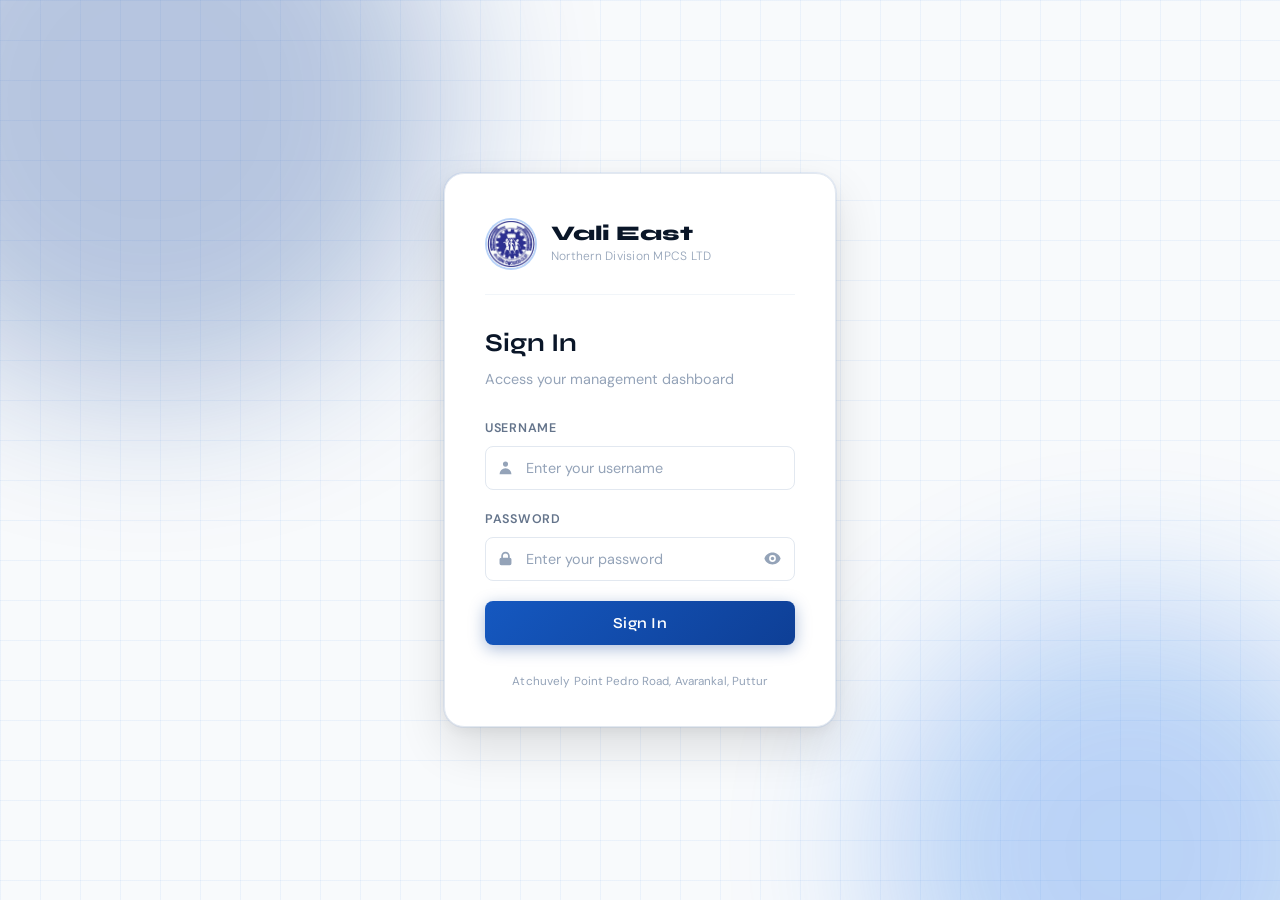
==== commit 81a01d11: "index.html" ====
--- a/index.html
+++ b/index.html
@@ -3,7 +3,7 @@
 <head>
   <meta charset="UTF-8" />
   <meta name="viewport" content="width=device-width, initial-scale=1.0"/>
-  <title>Vali East MPCS – Login</title>
+  <title>Vali East MPCS – Sign In</title>
   <link rel="preconnect" href="https://fonts.googleapis.com">
   <link rel="preconnect" href="https://fonts.gstatic.com" crossorigin>
   <link href="https://fonts.googleapis.com/css2?family=Syne:wght@400;600;700;800&family=DM+Sans:ital,wght@0,300;0,400;0,500;1,300&display=swap" rel="stylesheet">
@@ -21,7 +21,7 @@
     <div class="login-card">
       <div class="login-brand">
         <div class="brand-icon">
-<img src="brand.jpg">
+          <img src="brand.jpg" alt="Vali East Logo">
         </div>
         <div class="brand-text">
           <h1>Vali East</h1>
@@ -32,7 +32,7 @@
       <div class="login-divider"></div>
 
       <h2 class="login-title">Sign In</h2>
-      <p class="login-subtitle">Access your project dashboard</p>
+      <p class="login-subtitle">Access your management dashboard</p>
 
       <div id="login-error" class="error-banner hidden">
         <svg viewBox="0 0 20 20" fill="currentColor"><path fill-rule="evenodd" d="M18 10a8 8 0 11-16 0 8 8 0 0116 0zm-7 4a1 1 0 11-2 0 1 1 0 012 0zm-1-9a1 1 0 00-1 1v4a1 1 0 102 0V6a1 1 0 00-1-1z" clip-rule="evenodd"/></svg>
--- a/style.css
+++ b/style.css
@@ -1,6 +1,6 @@
 /* =============================================
    VALI EAST NORTHERN DIVISION MPCS LTD
-   Dashboard Stylesheet — Corporate Blue Theme
+   Dashboard Stylesheet — Corporate Light Theme
    ============================================= */
 
 :root {
@@ -46,9 +46,10 @@
   --font-display: 'Syne', sans-serif;
   --font-body: 'DM Sans', sans-serif;
 
-  --shadow-sm: 0 1px 3px rgba(0,0,0,0.07), 0 1px 2px rgba(0,0,0,0.04);
-  --shadow: 0 4px 16px rgba(0,0,0,0.09), 0 1px 4px rgba(0,0,0,0.05);
-  --shadow-lg: 0 20px 48px rgba(0,0,0,0.14), 0 4px 16px rgba(0,0,0,0.07);
+  --shadow-sm: 0 1px 3px rgba(0,0,0,0.06), 0 1px 2px rgba(0,0,0,0.04);
+  --shadow: 0 4px 16px rgba(0,0,0,0.08), 0 1px 4px rgba(0,0,0,0.04);
+  --shadow-lg: 0 20px 48px rgba(0,0,0,0.12), 0 4px 16px rgba(0,0,0,0.06);
+  --shadow-card: 0 2px 8px rgba(14,63,150,0.06), 0 1px 3px rgba(0,0,0,0.04);
 }
 
 *, *::before, *::after { box-sizing: border-box; margin: 0; padding: 0; }
@@ -70,7 +71,7 @@
   display: flex;
   align-items: center;
   justify-content: center;
-  background: var(--slate-900);
+  background: var(--slate-50);
   position: relative;
   overflow: hidden;
 }
@@ -85,8 +86,8 @@
   position: absolute;
   inset: 0;
   background-image:
-    linear-gradient(rgba(26, 111, 232, 0.07) 1px, transparent 1px),
-    linear-gradient(90deg, rgba(26, 111, 232, 0.07) 1px, transparent 1px);
+    linear-gradient(rgba(26, 111, 232, 0.06) 1px, transparent 1px),
+    linear-gradient(90deg, rgba(26, 111, 232, 0.06) 1px, transparent 1px);
   background-size: 40px 40px;
 }
 
@@ -94,7 +95,7 @@
   position: absolute;
   border-radius: 50%;
   filter: blur(80px);
-  opacity: 0.35;
+  opacity: 0.28;
 }
 .glow-1 {
   width: 600px; height: 600px;
@@ -116,17 +117,17 @@
 }
 
 .login-card {
-  background: rgba(10, 22, 40, 0.88);
-  backdrop-filter: blur(20px);
-  border: 1px solid rgba(26, 111, 232, 0.18);
+  background: white;
+  border: 1px solid var(--slate-200);
+  color: var(--slate-800);
   border-radius: 20px;
-  padding: 40px;
-  box-shadow: var(--shadow-lg), 0 0 0 1px rgba(26,111,232,0.08);
-  animation: slideUp 0.5s ease;
+  padding: 44px 40px 36px;
+  box-shadow: var(--shadow-lg), 0 0 0 1px rgba(26,111,232,0.07);
+  animation: slideUp 0.45s ease;
 }
 
 @keyframes slideUp {
-  from { opacity: 0; transform: translateY(24px); }
+  from { opacity: 0; transform: translateY(20px); }
   to   { opacity: 1; transform: translateY(0); }
 }
 
@@ -142,18 +143,18 @@
   flex-shrink: 0;
   border-radius: 50%;
   overflow: hidden;
-  border: 2px solid rgba(26,111,232,0.4);
+  border: 2px solid rgba(26,111,232,0.3);
   background: white;
 }
 .brand-icon img { width: 100%; height: 100%; object-fit: cover; }
-.brand-icon.small { width: 42px; height: 42px; border-radius: 50%; overflow: hidden; border: 2px solid rgba(26,111,232,0.3); background: white; }
+.brand-icon.small { width: 42px; height: 42px; border-radius: 50%; overflow: hidden; border: 2px solid rgba(26,111,232,0.25); background: white; }
 .brand-icon.small img { width: 100%; height: 100%; object-fit: cover; }
 
 .login-brand .brand-text h1 {
   font-family: var(--font-display);
   font-size: 1.3rem;
   font-weight: 800;
-  color: white;
+  color: var(--slate-900);
   line-height: 1.2;
 }
 .login-brand .brand-text p {
@@ -165,15 +166,15 @@
 
 .login-divider {
   height: 1px;
-  background: rgba(26, 111, 232, 0.15);
+  background: var(--slate-100);
   margin-bottom: 28px;
 }
 
 .login-title {
+  color: var(--slate-900);
   font-family: var(--font-display);
   font-size: 1.6rem;
   font-weight: 700;
-  color: white;
   margin-bottom: 4px;
 }
 
@@ -189,15 +190,15 @@
 
 .form-group label {
   display: block;
-  font-size: 0.82rem;
-  font-weight: 500;
-  color: var(--slate-300);
+  font-size: 0.78rem;
+  font-weight: 600;
+  color: var(--slate-500);
+  letter-spacing: 0.06em;
+  text-transform: uppercase;
   margin-bottom: 7px;
-  letter-spacing: 0.03em;
-  text-transform: uppercase;
-}
-
-.login-card .form-group label { color: var(--slate-300); }
+}
+
+.login-card .form-group label { color: var(--slate-500); }
 
 .input-wrap {
   position: relative;
@@ -208,8 +209,8 @@
 .input-icon {
   position: absolute;
   left: 12px;
-  width: 18px; height: 18px;
-  color: var(--slate-500);
+  width: 17px; height: 17px;
+  color: var(--slate-400);
   pointer-events: none;
 }
 
@@ -218,24 +219,31 @@
 input[type="url"],
 textarea {
   width: 100%;
-  padding: 12px 14px;
+  background: var(--slate-50);
+  color: var(--slate-800);
+  border: 1.5px solid var(--slate-200);
   border-radius: var(--radius-sm);
-  border: 1.5px solid rgba(255,255,255,0.1);
-  background: rgba(255,255,255,0.06);
-  color: white;
+  padding: 11px 14px;
   font-family: var(--font-body);
-  font-size: 0.95rem;
-  transition: border-color 0.2s, box-shadow 0.2s;
+  font-size: 0.93rem;
+  transition: border-color 0.2s, box-shadow 0.2s, background 0.2s;
   outline: none;
+}
+
+.login-card input[type="text"],
+.login-card input[type="password"] {
+  background: white;
+  border-color: var(--slate-200);
 }
 
 .input-wrap input { padding-left: 40px; }
 .input-wrap input[type="password"] { padding-right: 44px; }
-input::placeholder, textarea::placeholder { color: var(--slate-500); }
+input::placeholder, textarea::placeholder { color: var(--slate-400); font-size: 0.9rem; }
 
 input:focus, textarea:focus {
-  border-color: var(--corp-500);
-  box-shadow: 0 0 0 3px rgba(26, 111, 232, 0.18);
+  border-color: var(--corp-400);
+  box-shadow: 0 0 0 3px rgba(26, 111, 232, 0.12);
+  background: white;
 }
 
 .toggle-password {
@@ -244,15 +252,15 @@
   background: none;
   border: none;
   cursor: pointer;
-  color: var(--slate-500);
+  color: var(--slate-400);
   padding: 4px;
   display: flex;
   align-items: center;
   justify-content: center;
   transition: color 0.2s;
 }
-.toggle-password:hover { color: var(--slate-300); }
-.toggle-password svg { width: 18px; height: 18px; }
+.toggle-password:hover { color: var(--slate-600); }
+.toggle-password svg { width: 17px; height: 17px; }
 
 .btn-login {
   width: 100%;
@@ -262,27 +270,29 @@
   border: none;
   border-radius: var(--radius-sm);
   font-family: var(--font-display);
-  font-size: 1rem;
+  font-size: 0.95rem;
   font-weight: 600;
   cursor: pointer;
-  transition: opacity 0.2s, transform 0.15s;
+  transition: opacity 0.2s, transform 0.15s, box-shadow 0.2s;
   display: flex;
   align-items: center;
   justify-content: center;
   gap: 8px;
   margin-top: 8px;
-  box-shadow: 0 4px 14px rgba(14,63,150,0.4);
-}
-.btn-login:hover { opacity: 0.92; transform: translateY(-1px); }
+  box-shadow: 0 4px 16px rgba(14,63,150,0.35);
+  letter-spacing: 0.02em;
+}
+.btn-login:hover { opacity: 0.93; transform: translateY(-1px); box-shadow: 0 6px 20px rgba(14,63,150,0.4); }
 .btn-login:active { transform: translateY(0); }
-.btn-login:disabled { opacity: 0.6; cursor: not-allowed; }
+.btn-login:disabled { opacity: 0.6; cursor: not-allowed; transform: none; }
 
 .login-footer {
   margin-top: 28px;
-  font-size: 0.75rem;
-  color: var(--slate-600);
+  font-size: 0.73rem;
+  color: var(--slate-400);
   text-align: center;
   line-height: 1.5;
+  letter-spacing: 0.01em;
 }
 
 /* ── BUTTONS ──────────────────────────────────── */
@@ -291,17 +301,18 @@
   display: inline-flex;
   align-items: center;
   gap: 7px;
-  padding: 10px 20px;
+  padding: 10px 22px;
   background: linear-gradient(135deg, var(--corp-600), var(--corp-700));
   color: white;
   border: none;
   border-radius: var(--radius-sm);
   font-family: var(--font-body);
-  font-size: 0.9rem;
+  font-size: 0.88rem;
   font-weight: 500;
   cursor: pointer;
   transition: opacity 0.2s, transform 0.15s;
-  box-shadow: 0 2px 8px rgba(14,63,150,0.25);
+  box-shadow: 0 2px 8px rgba(14,63,150,0.22);
+  letter-spacing: 0.01em;
 }
 .btn-primary svg { width: 16px; height: 16px; }
 .btn-primary:hover { opacity: 0.9; transform: translateY(-1px); }
@@ -313,16 +324,16 @@
   gap: 7px;
   padding: 10px 20px;
   background: white;
-  color: var(--slate-700);
+  color: var(--slate-600);
   border: 1.5px solid var(--slate-200);
   border-radius: var(--radius-sm);
   font-family: var(--font-body);
-  font-size: 0.9rem;
+  font-size: 0.88rem;
   font-weight: 500;
   cursor: pointer;
-  transition: background 0.2s, border-color 0.2s;
-}
-.btn-secondary:hover { background: var(--slate-50); border-color: var(--slate-300); }
+  transition: background 0.2s, border-color 0.2s, color 0.2s;
+}
+.btn-secondary:hover { background: var(--slate-50); border-color: var(--slate-300); color: var(--slate-700); }
 
 .btn-danger {
   display: inline-flex;
@@ -334,7 +345,7 @@
   border: none;
   border-radius: var(--radius-sm);
   font-family: var(--font-body);
-  font-size: 0.9rem;
+  font-size: 0.88rem;
   font-weight: 500;
   cursor: pointer;
   transition: opacity 0.2s, transform 0.15s;
@@ -367,36 +378,24 @@
   gap: 10px;
   padding: 12px 16px;
   border-radius: var(--radius-sm);
-  font-size: 0.88rem;
+  font-size: 0.87rem;
   font-weight: 500;
   margin-bottom: 20px;
 }
 
 .error-banner {
-  background: rgba(220, 38, 38, 0.12);
-  border: 1px solid rgba(220, 38, 38, 0.25);
-  color: #fca5a5;
+  background: var(--red-100);
+  border: 1px solid rgba(220, 38, 38, 0.2);
+  color: var(--red-600);
 }
 .error-banner svg { width: 18px; height: 18px; flex-shrink: 0; }
 
 .success-banner {
-  background: rgba(34, 197, 94, 0.12);
-  border: 1px solid rgba(34, 197, 94, 0.25);
-  color: #86efac;
+  background: var(--green-100);
+  border: 1px solid rgba(34, 197, 94, 0.22);
+  color: var(--green-700);
 }
 .success-banner svg { width: 18px; height: 18px; flex-shrink: 0; }
-
-/* Dashboard error/success banners use light styles */
-.form-card .error-banner {
-  background: var(--red-100);
-  border-color: #fca5a5;
-  color: var(--red-600);
-}
-.form-card .success-banner {
-  background: var(--green-100);
-  border-color: #86efac;
-  color: var(--green-700);
-}
 
 /* ── UTILITY ──────────────────────────────────── */
 .hidden { display: none !important; }
@@ -406,29 +405,29 @@
 .dashboard-page {
   display: flex;
   min-height: 100vh;
-  background: var(--slate-100);
+  background: #f0f4f8;
 }
 
 /* Sidebar */
 .sidebar {
   width: var(--sidebar-width);
-  background: var(--slate-900);
+  background: white;
   display: flex;
   flex-direction: column;
   position: fixed;
   top: 0; left: 0; bottom: 0;
   z-index: 100;
   transition: transform 0.3s ease;
-  box-shadow: 4px 0 24px rgba(0,0,0,0.18);
-  border-right: 1px solid rgba(26,111,232,0.12);
+  box-shadow: 2px 0 16px rgba(14,63,150,0.06);
+  border-right: 1px solid var(--slate-100);
 }
 
 .sidebar-brand {
   display: flex;
   align-items: center;
   gap: 12px;
-  padding: 20px;
-  border-bottom: 1px solid rgba(26,111,232,0.1);
+  padding: 22px 20px;
+  border-bottom: 1px solid var(--slate-100);
 }
 
 .sidebar-brand .brand-text {
@@ -439,14 +438,15 @@
   font-family: var(--font-display);
   font-size: 1.05rem;
   font-weight: 700;
-  color: white;
+  color: var(--slate-900);
   line-height: 1.2;
 }
 .brand-sub {
-  font-size: 0.68rem;
-  color: var(--slate-500);
-  letter-spacing: 0.05em;
+  font-size: 0.65rem;
+  color: var(--slate-400);
+  letter-spacing: 0.07em;
   text-transform: uppercase;
+  margin-top: 1px;
 }
 
 .sidebar-nav {
@@ -454,7 +454,7 @@
   padding: 16px 12px;
   display: flex;
   flex-direction: column;
-  gap: 4px;
+  gap: 2px;
 }
 
 .nav-item {
@@ -463,22 +463,37 @@
   gap: 10px;
   padding: 10px 12px;
   border-radius: var(--radius-sm);
-  color: var(--slate-400);
+  color: var(--slate-500);
   text-decoration: none;
-  font-size: 0.9rem;
+  font-size: 0.88rem;
   font-weight: 500;
   transition: background 0.15s, color 0.15s;
-}
-.nav-item svg { width: 18px; height: 18px; flex-shrink: 0; }
-.nav-item:hover { background: rgba(255,255,255,0.06); color: var(--slate-200); }
-.nav-item.active { background: rgba(26, 111, 232, 0.2); color: #7ab3f7; }
+  position: relative;
+}
+.nav-item svg { width: 17px; height: 17px; flex-shrink: 0; }
+.nav-item:hover { background: var(--corp-50); color: var(--corp-700); }
+.nav-item.active {
+  background: var(--corp-50);
+  color: var(--corp-600);
+  font-weight: 600;
+}
+.nav-item.active::before {
+  content: '';
+  position: absolute;
+  left: 0; top: 50%;
+  transform: translateY(-50%);
+  width: 3px; height: 20px;
+  background: var(--corp-600);
+  border-radius: 0 3px 3px 0;
+}
 
 .sidebar-footer {
-  padding: 16px 12px;
-  border-top: 1px solid rgba(255,255,255,0.06);
+  padding: 14px 12px;
+  border-top: 1px solid var(--slate-100);
   display: flex;
   align-items: center;
   gap: 8px;
+  background: var(--slate-50);
 }
 
 .user-chip {
@@ -491,7 +506,7 @@
 
 .user-avatar {
   width: 34px; height: 34px;
-  border-radius: 50%;
+  border-radius: 8px;
   background: linear-gradient(135deg, var(--corp-600), var(--corp-800));
   color: white;
   font-family: var(--font-display);
@@ -510,23 +525,24 @@
   min-width: 0;
 }
 .user-name {
-  font-size: 0.85rem;
+  font-size: 0.84rem;
   font-weight: 600;
-  color: var(--slate-200);
+  color: var(--slate-800);
   white-space: nowrap;
   overflow: hidden;
   text-overflow: ellipsis;
 }
 .user-role {
-  font-size: 0.72rem;
-  color: var(--slate-500);
+  font-size: 0.7rem;
+  color: var(--slate-400);
+  letter-spacing: 0.02em;
 }
 
 .btn-logout {
   background: none;
   border: none;
   cursor: pointer;
-  color: var(--slate-500);
+  color: var(--slate-400);
   padding: 6px;
   border-radius: var(--radius-sm);
   display: flex;
@@ -535,8 +551,8 @@
   transition: color 0.2s, background 0.2s;
   flex-shrink: 0;
 }
-.btn-logout svg { width: 18px; height: 18px; }
-.btn-logout:hover { color: #f87171; background: rgba(248, 113, 113, 0.1); }
+.btn-logout svg { width: 17px; height: 17px; }
+.btn-logout:hover { color: #f87171; background: rgba(248, 113, 113, 0.08); }
 
 /* Mobile topbar */
 .mobile-topbar {
@@ -544,18 +560,19 @@
   position: fixed;
   top: 0; left: 0; right: 0;
   height: var(--topbar-height);
-  background: var(--slate-900);
+  background: white;
   z-index: 90;
   align-items: center;
   justify-content: space-between;
   padding: 0 16px;
-  border-bottom: 1px solid rgba(26,111,232,0.12);
+  border-bottom: 1px solid var(--slate-100);
+  box-shadow: 0 2px 8px rgba(0,0,0,0.04);
 }
 .mobile-title {
   font-family: var(--font-display);
   font-size: 1rem;
   font-weight: 700;
-  color: white;
+  color: var(--slate-900);
 }
 .hamburger {
   background: none; border: none; cursor: pointer;
@@ -563,7 +580,7 @@
 }
 .hamburger span {
   display: block; width: 22px; height: 2px;
-  background: var(--slate-300); border-radius: 2px;
+  background: var(--slate-600); border-radius: 2px;
   transition: 0.2s;
 }
 .btn-logout-mobile {
@@ -576,7 +593,7 @@
 .sidebar-overlay {
   display: none;
   position: fixed; inset: 0;
-  background: rgba(0,0,0,0.5);
+  background: rgba(0,0,0,0.45);
   z-index: 95;
 }
 
@@ -584,7 +601,7 @@
 .main-content {
   margin-left: var(--sidebar-width);
   flex: 1;
-  padding: 36px;
+  padding: 40px 36px;
   max-width: calc(100vw - var(--sidebar-width));
 }
 
@@ -592,7 +609,7 @@
 .view.active { display: block; animation: fadeIn 0.25s ease; }
 
 @keyframes fadeIn {
-  from { opacity: 0; transform: translateY(8px); }
+  from { opacity: 0; transform: translateY(6px); }
   to   { opacity: 1; transform: translateY(0); }
 }
 
@@ -605,26 +622,37 @@
   gap: 16px;
   margin-bottom: 32px;
   flex-wrap: wrap;
+  padding-bottom: 24px;
+  border-bottom: 1px solid var(--slate-200);
+}
+
+.page-breadcrumb {
+  font-size: 0.75rem;
+  color: var(--slate-400);
+  letter-spacing: 0.03em;
+  margin-bottom: 6px;
+  font-weight: 400;
 }
 
 .page-title {
   font-family: var(--font-display);
-  font-size: 2rem;
+  font-size: 1.85rem;
   font-weight: 800;
   color: var(--slate-900);
-  line-height: 1.1;
+  line-height: 1.15;
+  letter-spacing: -0.02em;
 }
 .page-subtitle {
-  font-size: 0.9rem;
-  color: var(--slate-500);
-  margin-top: 4px;
+  font-size: 0.87rem;
+  color: var(--slate-400);
+  margin-top: 5px;
 }
 
 /* ── STATS ───────────────────────────────────── */
 
 .stats-row {
   display: grid;
-  grid-template-columns: repeat(auto-fill, minmax(200px, 1fr));
+  grid-template-columns: repeat(auto-fill, minmax(190px, 1fr));
   gap: 16px;
   margin-bottom: 28px;
 }
@@ -632,13 +660,18 @@
 .stat-card {
   background: white;
   border-radius: var(--radius);
-  padding: 20px;
+  padding: 20px 22px;
   display: flex;
   align-items: center;
   gap: 16px;
-  box-shadow: var(--shadow-sm);
-  border: 1px solid var(--slate-200);
-  border-top: 3px solid var(--corp-600);
+  box-shadow: var(--shadow-card);
+  border: 1px solid var(--slate-100);
+  border-left: 3px solid var(--corp-500);
+  transition: box-shadow 0.2s, transform 0.2s;
+}
+.stat-card:hover {
+  box-shadow: var(--shadow);
+  transform: translateY(-1px);
 }
 
 .stat-icon {
@@ -649,24 +682,24 @@
   justify-content: center;
   flex-shrink: 0;
 }
-.stat-icon svg { width: 22px; height: 22px; }
+.stat-icon svg { width: 20px; height: 20px; }
 .stat-icon.blue { background: var(--corp-50); color: var(--corp-600); }
 .stat-icon.green { background: var(--green-100); color: var(--green-600); }
 .stat-icon.corp { background: var(--corp-100); color: var(--corp-700); }
 
 .stat-label {
-  font-size: 0.78rem;
-  color: var(--slate-500);
+  font-size: 0.72rem;
+  color: var(--slate-400);
   text-transform: uppercase;
-  letter-spacing: 0.05em;
-  font-weight: 500;
-  margin-bottom: 2px;
+  letter-spacing: 0.07em;
+  font-weight: 600;
+  margin-bottom: 3px;
 }
 .stat-value {
   font-family: var(--font-display);
-  font-size: 1.6rem;
+  font-size: 1.65rem;
   font-weight: 700;
-  color: var(--slate-800);
+  color: var(--slate-900);
   line-height: 1;
 }
 
@@ -676,31 +709,31 @@
 
 .search-bar {
   position: relative;
-  max-width: 400px;
+  max-width: 380px;
 }
 .search-bar svg {
   position: absolute;
   left: 12px; top: 50%;
   transform: translateY(-50%);
-  width: 18px; height: 18px;
+  width: 17px; height: 17px;
   color: var(--slate-400);
   pointer-events: none;
 }
 .search-bar input {
   width: 100%;
-  padding: 11px 14px 11px 40px;
+  padding: 10px 14px 10px 40px;
   border: 1.5px solid var(--slate-200);
   border-radius: var(--radius-sm);
   background: white;
   color: var(--slate-800);
   font-family: var(--font-body);
-  font-size: 0.9rem;
+  font-size: 0.88rem;
   outline: none;
   transition: border-color 0.2s, box-shadow 0.2s;
 }
 .search-bar input::placeholder { color: var(--slate-400); }
 .search-bar input:focus {
-  border-color: var(--corp-500);
+  border-color: var(--corp-400);
   box-shadow: 0 0 0 3px rgba(26,111,232,0.1);
 }
 
@@ -711,12 +744,12 @@
   padding: 72px 24px;
   color: var(--slate-500);
 }
-.loading-state p, .empty-state p { margin-top: 8px; font-size: 0.9rem; }
-.empty-state svg { width: 64px; height: 64px; margin: 0 auto 16px; color: var(--slate-300); }
-.empty-state h3 { font-family: var(--font-display); font-size: 1.2rem; font-weight: 700; color: var(--slate-700); margin-bottom: 6px; }
+.loading-state p, .empty-state p { margin-top: 8px; font-size: 0.9rem; color: var(--slate-400); }
+.empty-state svg { width: 60px; height: 60px; margin: 0 auto 16px; color: var(--slate-300); }
+.empty-state h3 { font-family: var(--font-display); font-size: 1.15rem; font-weight: 700; color: var(--slate-600); margin-bottom: 6px; }
 .empty-state .btn-primary { margin-top: 20px; }
 
-/* ── PROJECTS GRID ───────────────────────────── */
+/* ── MODULES GRID ────────────────────────────── */
 
 .projects-grid {
   display: grid;
@@ -724,60 +757,69 @@
   gap: 20px;
 }
 
+/* Module Card */
 .project-card {
   background: white;
   border-radius: var(--radius);
-  border: 1.5px solid var(--slate-200);
+  border: 1px solid var(--slate-150, #eaf0f6);
   overflow: hidden;
-  box-shadow: var(--shadow-sm);
+  box-shadow: var(--shadow-card);
   transition: box-shadow 0.2s, border-color 0.2s, transform 0.2s;
   animation: fadeIn 0.3s ease;
+  display: flex;
+  flex-direction: column;
 }
 
 .project-card:hover {
-  box-shadow: var(--shadow);
+  box-shadow: 0 8px 28px rgba(14,63,150,0.1), 0 2px 8px rgba(0,0,0,0.04);
   border-color: var(--corp-200);
-  transform: translateY(-2px);
-}
-
+  transform: translateY(-3px);
+}
+
+/* Top accent stripe — refined */
 .project-card-top {
-  height: 5px;
-  background: linear-gradient(90deg, var(--corp-700), var(--corp-500));
+  height: 3px;
+  background: linear-gradient(90deg, var(--corp-700), var(--corp-400));
+  flex-shrink: 0;
 }
 
 .project-card-body {
-  padding: 20px 22px 16px;
-}
-
+  padding: 22px 22px 14px;
+  flex: 1;
+}
+
+/* Sequence badge — clean and minimal */
 .project-index {
-  display: inline-block;
-  font-size: 0.7rem;
-  font-weight: 600;
+  display: inline-flex;
+  align-items: center;
+  justify-content: center;
+  width: 28px; height: 28px;
+  background: var(--corp-50);
   color: var(--corp-700);
-  background: var(--corp-50);
-  padding: 2px 8px;
-  border-radius: 100px;
-  margin-bottom: 10px;
-  letter-spacing: 0.04em;
-  text-transform: uppercase;
   border: 1px solid var(--corp-100);
+  border-radius: 7px;
+  font-family: var(--font-display);
+  font-size: 0.78rem;
+  font-weight: 700;
+  margin-bottom: 12px;
+  flex-shrink: 0;
 }
 
 .project-name {
   font-family: var(--font-display);
   font-size: 1.05rem;
   font-weight: 700;
-  color: var(--slate-800);
+  color: var(--slate-900);
   margin-bottom: 8px;
   line-height: 1.3;
+  letter-spacing: -0.01em;
 }
 
 .project-desc {
-  font-size: 0.85rem;
+  font-size: 0.84rem;
   color: var(--slate-500);
-  line-height: 1.6;
-  margin-bottom: 18px;
-  min-height: 40px;
+  line-height: 1.65;
+  margin-bottom: 0;
   display: -webkit-box;
   -webkit-line-clamp: 2;
   -webkit-box-orient: vertical;
@@ -785,11 +827,13 @@
 }
 
 .project-card-footer {
-  padding: 0 22px 18px;
+  padding: 14px 22px 18px;
   display: flex;
   align-items: center;
   justify-content: flex-start;
   gap: 12px;
+  border-top: 1px solid var(--slate-100);
+  margin-top: 14px;
 }
 
 .btn-open {
@@ -800,29 +844,30 @@
   background: linear-gradient(135deg, var(--corp-600), var(--corp-700));
   color: white;
   border-radius: var(--radius-sm);
-  font-size: 0.85rem;
+  font-size: 0.84rem;
   font-weight: 500;
   text-decoration: none;
-  transition: opacity 0.15s, transform 0.15s;
-  box-shadow: 0 2px 6px rgba(14,63,150,0.2);
-}
-.btn-open svg { width: 14px; height: 14px; }
-.btn-open:hover { opacity: 0.9; transform: translateY(-1px); }
+  transition: opacity 0.15s, transform 0.15s, box-shadow 0.15s;
+  box-shadow: 0 2px 8px rgba(14,63,150,0.2);
+  letter-spacing: 0.01em;
+}
+.btn-open svg { width: 13px; height: 13px; }
+.btn-open:hover { opacity: 0.92; transform: translateY(-1px); box-shadow: 0 4px 12px rgba(14,63,150,0.3); }
 
 /* ── FORM CARD ───────────────────────────────── */
 
 .form-card {
   background: white;
   border-radius: var(--radius);
-  border: 1.5px solid var(--slate-200);
+  border: 1px solid var(--slate-200);
   padding: 32px;
   max-width: 640px;
   box-shadow: var(--shadow-sm);
 }
 
 .form-card .form-group label {
-  color: var(--slate-700);
-  font-size: 0.85rem;
+  color: var(--slate-600);
+  font-size: 0.82rem;
 }
 
 .form-card input,
@@ -833,7 +878,7 @@
 }
 .form-card .input-wrap input { padding-left: 40px; }
 .form-card input:focus,
-.form-card textarea:focus { border-color: var(--corp-500); }
+.form-card textarea:focus { border-color: var(--corp-400); }
 
 .form-card textarea {
   resize: vertical;
@@ -844,9 +889,9 @@
 
 .form-actions {
   display: flex;
-  gap: 12px;
+  gap: 10px;
   justify-content: flex-end;
-  margin-top: 8px;
+  margin-top: 10px;
 }
 
 /* ── SETTINGS ────────────────────────────────── */
@@ -855,23 +900,28 @@
   display: grid;
   grid-template-columns: repeat(auto-fill, minmax(480px, 1fr));
   gap: 24px;
-  max-width: 1000px;
+  max-width: 1040px;
 }
 
 .settings-section {
   background: white;
   border-radius: var(--radius);
-  border: 1.5px solid var(--slate-200);
+  border: 1px solid var(--slate-100);
+  box-shadow: var(--shadow-card);
+  overflow: hidden;
+  transition: box-shadow 0.2s;
+}
+.settings-section:hover {
   box-shadow: var(--shadow-sm);
-  overflow: hidden;
 }
 
 .settings-section-header {
-  padding: 20px 28px 16px;
+  padding: 22px 28px 18px;
   border-bottom: 1px solid var(--slate-100);
   display: flex;
   align-items: center;
-  gap: 12px;
+  gap: 14px;
+  background: var(--slate-50);
 }
 
 .settings-section-icon {
@@ -881,28 +931,30 @@
   color: var(--corp-600);
   display: flex; align-items: center; justify-content: center;
   flex-shrink: 0;
-}
-.settings-section-icon svg { width: 20px; height: 20px; }
+  border: 1px solid var(--corp-100);
+}
+.settings-section-icon svg { width: 18px; height: 18px; }
 
 .settings-section-title {
   font-family: var(--font-display);
-  font-size: 1rem;
+  font-size: 0.98rem;
   font-weight: 700;
   color: var(--slate-800);
+  letter-spacing: -0.01em;
 }
 .settings-section-subtitle {
-  font-size: 0.8rem;
-  color: var(--slate-500);
-  margin-top: 1px;
+  font-size: 0.78rem;
+  color: var(--slate-400);
+  margin-top: 2px;
 }
 
 .settings-section-body {
-  padding: 24px 28px;
+  padding: 26px 28px;
 }
 
 .settings-section-body .form-group label {
-  color: var(--slate-700);
-  font-size: 0.82rem;
+  color: var(--slate-600);
+  font-size: 0.78rem;
 }
 
 .settings-section-body input[type="text"],
@@ -914,7 +966,12 @@
   color: var(--slate-800);
 }
 .settings-section-body .input-wrap input { padding-left: 40px; }
-.settings-section-body input:focus { border-color: var(--corp-500); }
+.settings-section-body input:focus { border-color: var(--corp-400); }
+
+.settings-section-body textarea {
+  resize: vertical;
+  min-height: 80px;
+}
 
 .divider-line {
   height: 1px;
@@ -946,7 +1003,7 @@
   .page-title { font-size: 1.5rem; }
   .stats-row { grid-template-columns: 1fr 1fr; }
   .projects-grid { grid-template-columns: 1fr; }
-  .page-header { flex-direction: column; }
+  .page-header { flex-direction: column; border-bottom: 1px solid var(--slate-200); }
   .form-card { padding: 20px; }
   .settings-grid { grid-template-columns: 1fr; }
   .settings-section-body { padding: 20px; }
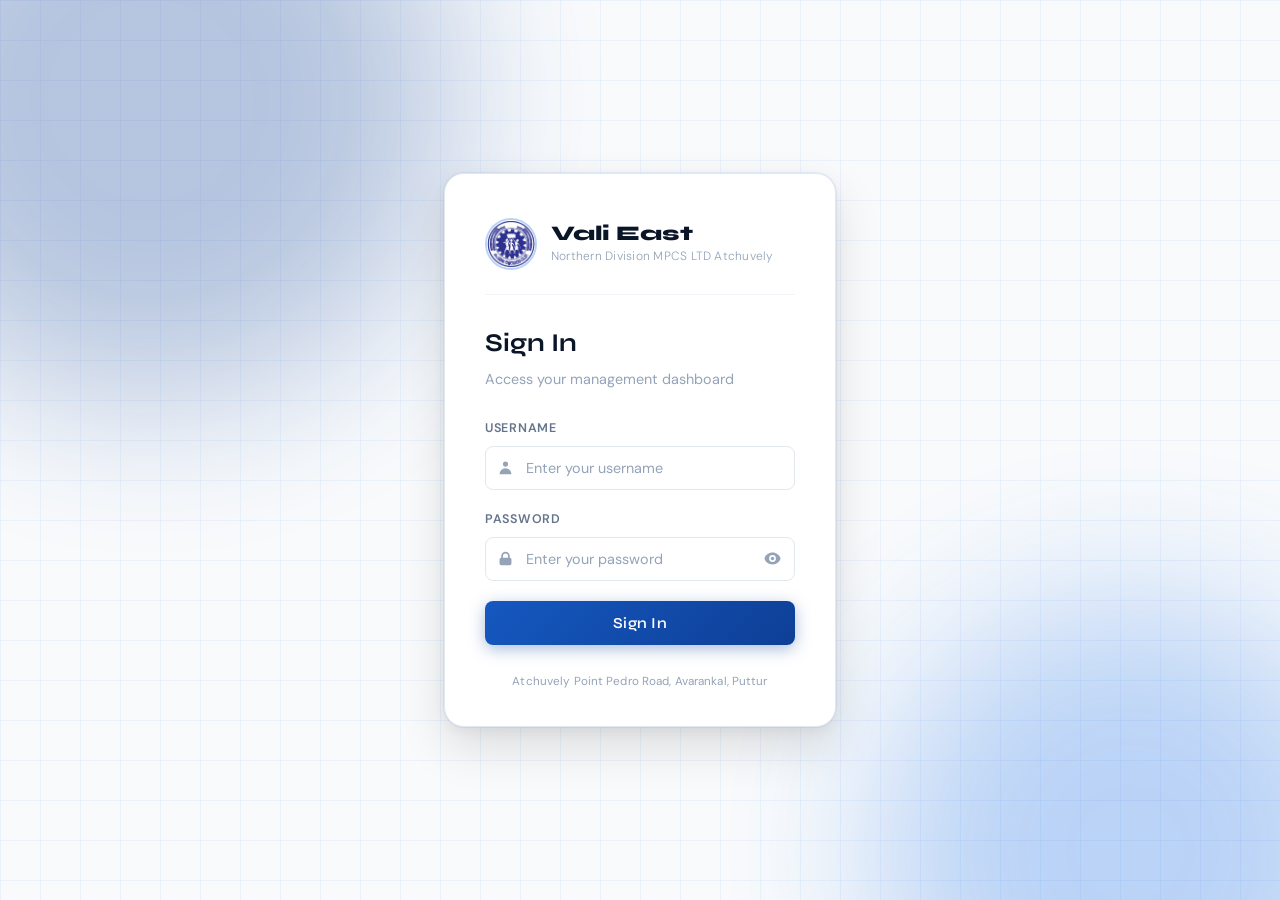
==== commit 80626ae7: "index.html" ====
--- a/index.html
+++ b/index.html
@@ -25,7 +25,7 @@
         </div>
         <div class="brand-text">
           <h1>Vali East</h1>
-          <p>Northern Division MPCS LTD</p>
+          <p>Northern Division MPCS LTD Atchuvely</p>
         </div>
       </div>
 
